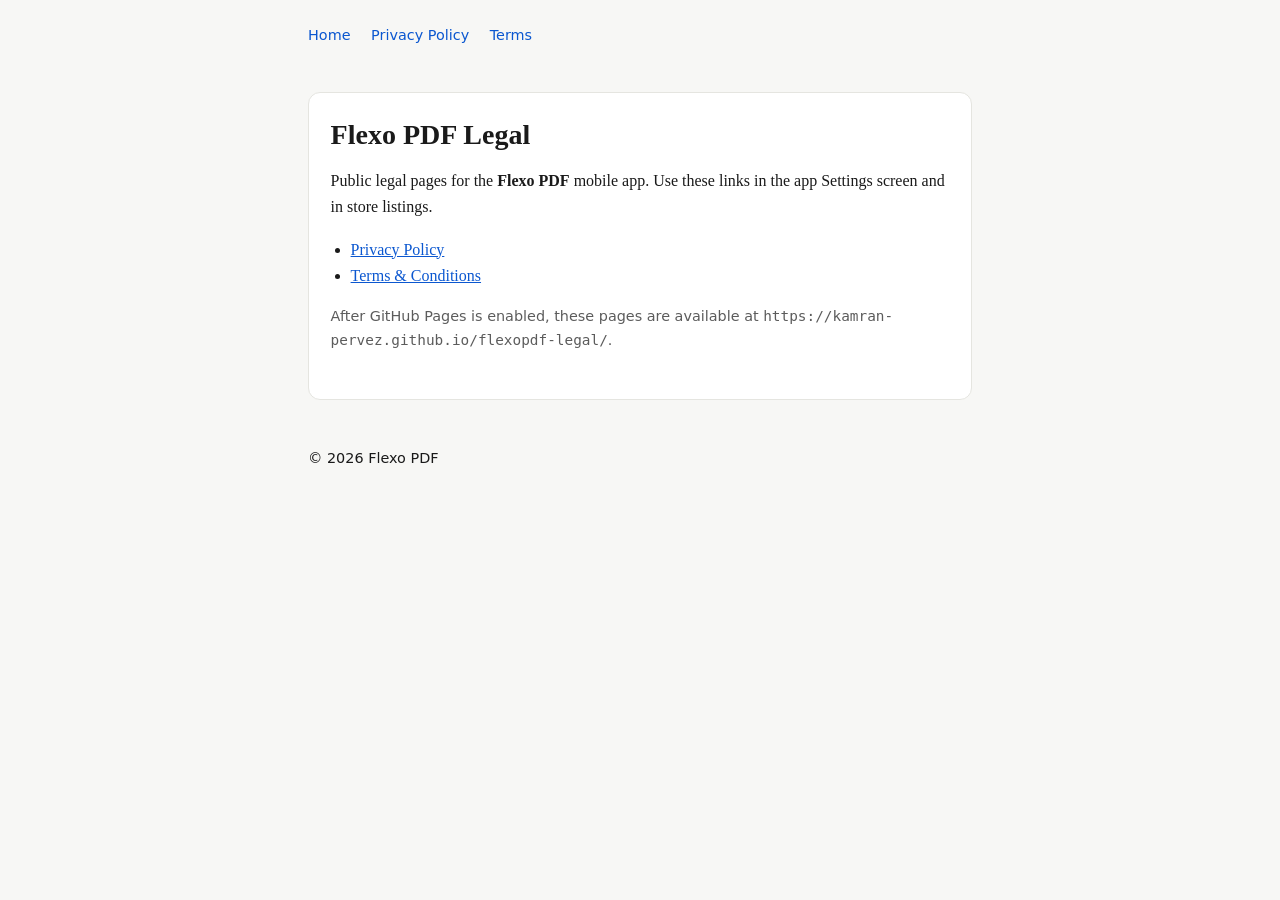
==== index.html @ fe5efee1 "Add Privacy Policy and Terms pages for Flexo PDF." ====
<!DOCTYPE html>
<html lang="en">
  <head>
    <meta charset="utf-8" />
    <meta name="viewport" content="width=device-width, initial-scale=1" />
    <title>Flexo PDF — Legal</title>
    <meta
      name="description"
      content="Privacy Policy and Terms for the Flexo PDF app."
    />
    <link rel="stylesheet" href="styles.css" />
  </head>
  <body>
    <header>
      <nav>
        <a href="index.html">Home</a>
        <a href="privacy.html">Privacy Policy</a>
        <a href="terms.html">Terms</a>
      </nav>
    </header>
    <main>
      <article class="card">
        <h1>Flexo PDF Legal</h1>
        <p>
          Public legal pages for the <strong>Flexo PDF</strong> mobile app.
          Use these links in the app Settings screen and in store listings.
        </p>
        <ul>
          <li>
            <a href="privacy.html">Privacy Policy</a>
          </li>
          <li>
            <a href="terms.html">Terms &amp; Conditions</a>
          </li>
        </ul>
        <p class="muted">
          After GitHub Pages is enabled, these pages are available at
          <code>https://kamran-pervez.github.io/flexopdf-legal/</code>.
        </p>
      </article>
    </main>
    <footer>
      <p>© 2026 Flexo PDF</p>
    </footer>
  </body>
</html>
---- styles.css ----
:root {
  color-scheme: light dark;
  --bg: #f7f7f5;
  --card: #ffffff;
  --text: #1a1a1a;
  --muted: #5c5c5c;
  --border: #e5e5e0;
  --link: #0b57d0;
  --max: 44rem;
}

@media (prefers-color-scheme: dark) {
  :root {
    --bg: #121212;
    --card: #1c1c1c;
    --text: #f2f2f2;
    --muted: #b0b0b0;
    --border: #2e2e2e;
    --link: #8ab4f8;
  }
}

* {
  box-sizing: border-box;
}

body {
  margin: 0;
  font-family: Georgia, "Times New Roman", serif;
  background: var(--bg);
  color: var(--text);
  line-height: 1.65;
}

header,
main,
footer {
  max-width: var(--max);
  margin: 0 auto;
  padding: 1.5rem 1.25rem;
}

header {
  padding-bottom: 0;
}

nav {
  font-family: system-ui, -apple-system, Segoe UI, Roboto, sans-serif;
  font-size: 0.9rem;
  margin-bottom: 1.25rem;
}

nav a {
  color: var(--link);
  text-decoration: none;
  margin-right: 1rem;
}

nav a:hover {
  text-decoration: underline;
}

.card {
  background: var(--card);
  border: 1px solid var(--border);
  border-radius: 12px;
  padding: 1.5rem 1.35rem 2rem;
}

h1 {
  font-size: 1.75rem;
  line-height: 1.25;
  margin: 0 0 0.35rem;
}

h2 {
  font-size: 1.15rem;
  margin: 1.75rem 0 0.5rem;
}

p,
li {
  color: var(--text);
}

.muted,
footer {
  color: var(--muted);
  font-family: system-ui, -apple-system, Segoe UI, Roboto, sans-serif;
  font-size: 0.9rem;
}

ul {
  padding-left: 1.25rem;
}

a {
  color: var(--link);
}

footer {
  padding-top: 0.5rem;
  padding-bottom: 2.5rem;
}
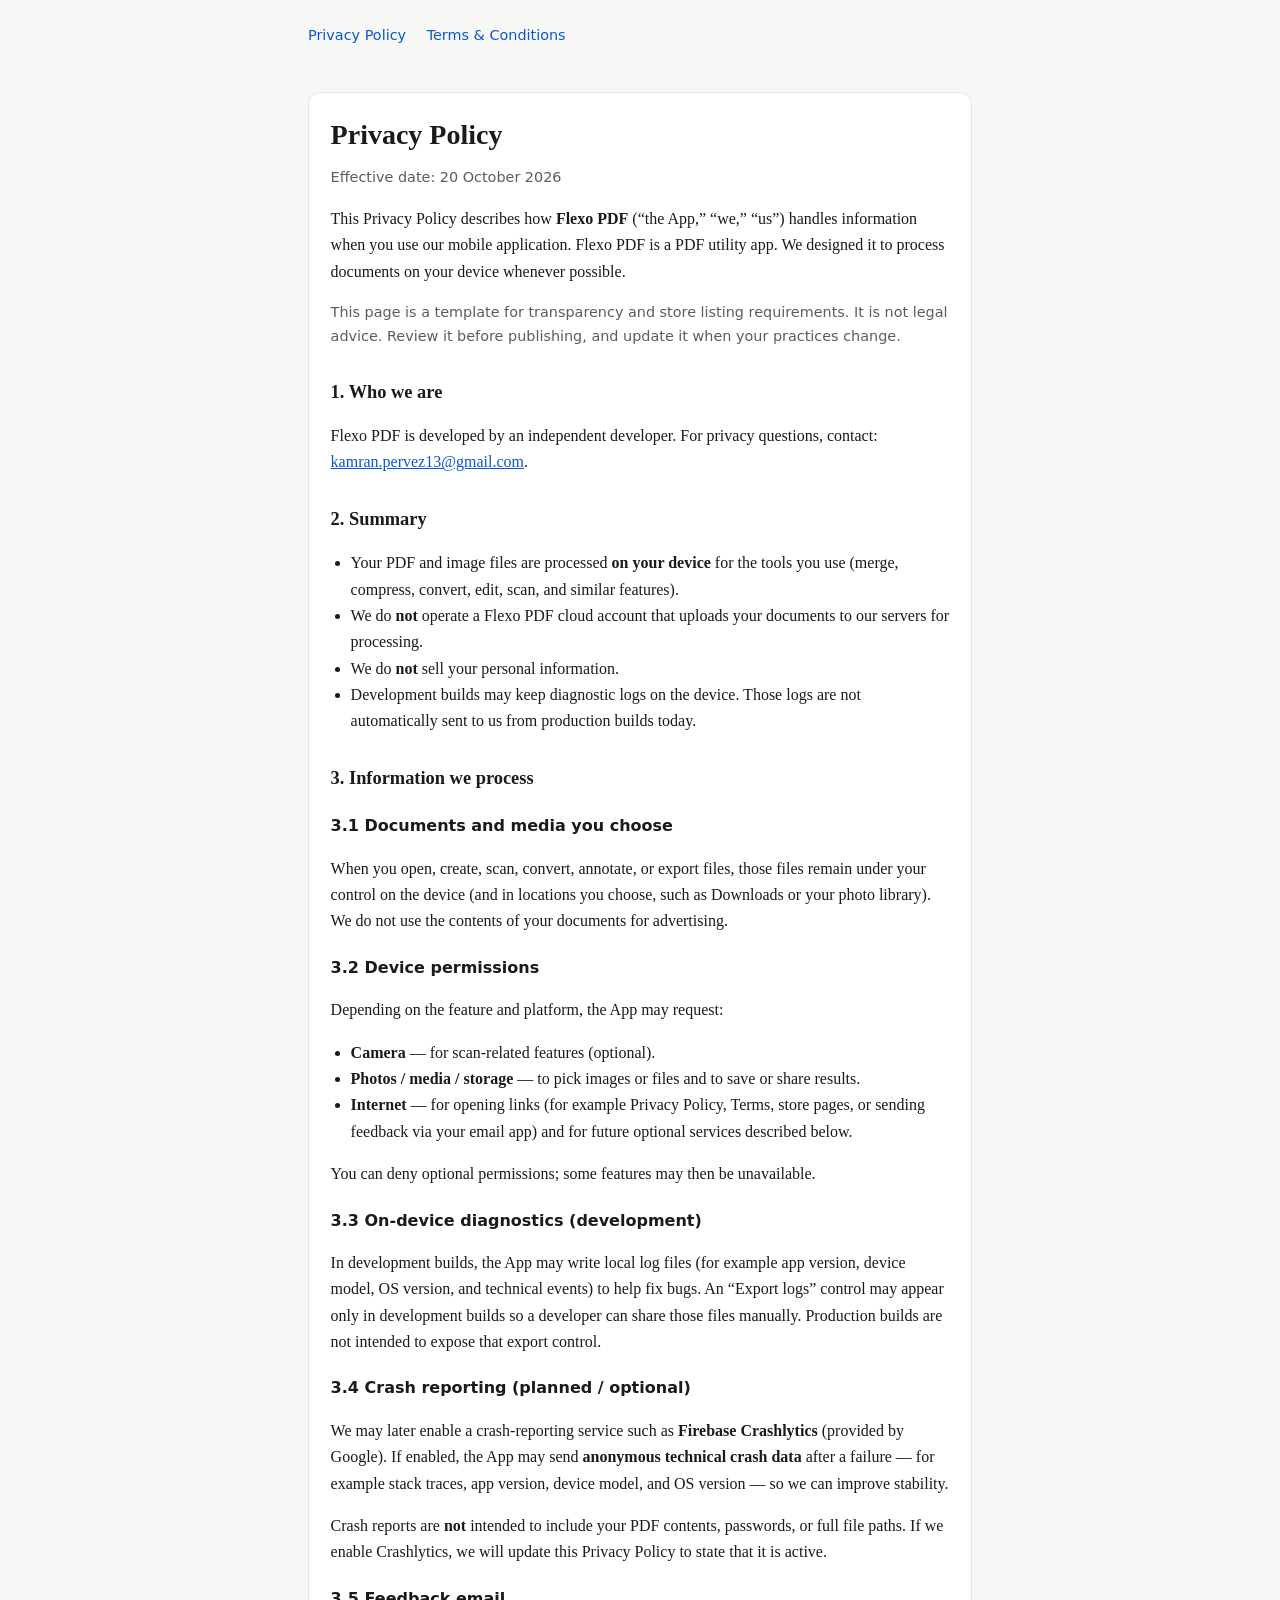
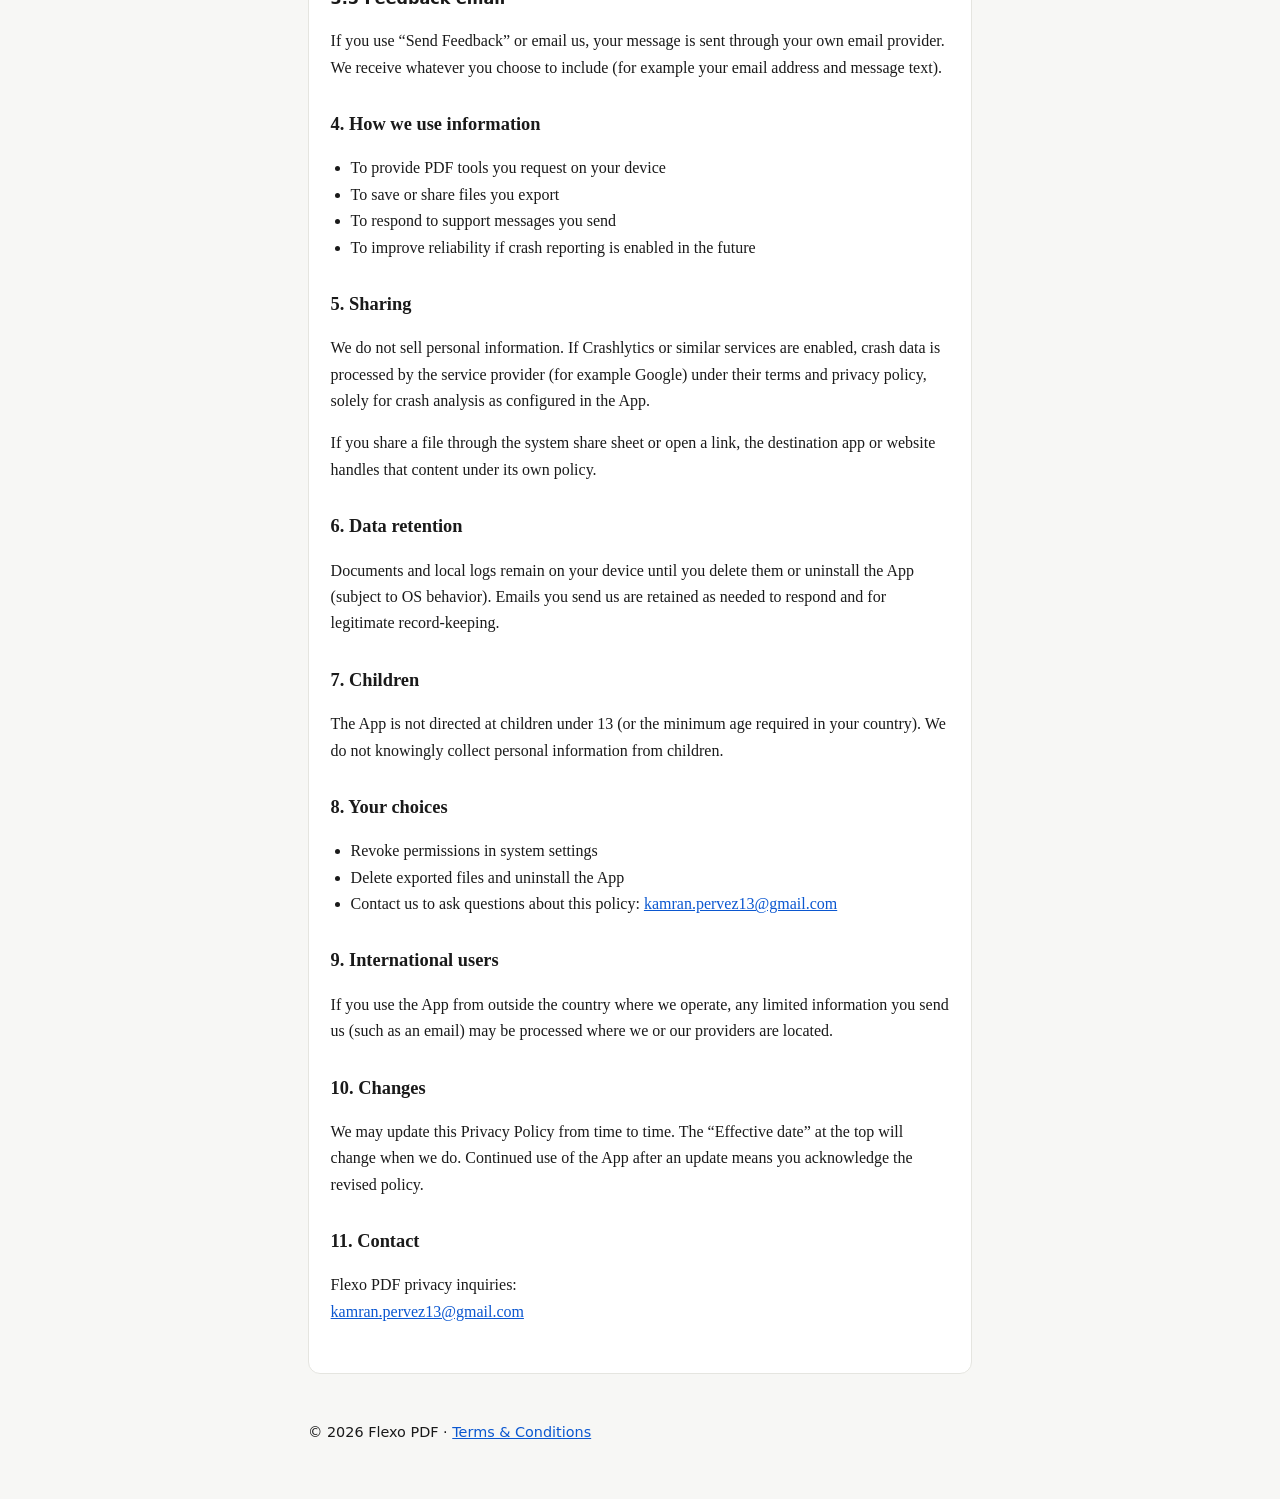
==== commit b5736e0c: "initial setup" ====
--- a/index.html
+++ b/index.html
@@ -3,44 +3,16 @@
   <head>
     <meta charset="utf-8" />
     <meta name="viewport" content="width=device-width, initial-scale=1" />
-    <title>Flexo PDF — Legal</title>
-    <meta
-      name="description"
-      content="Privacy Policy and Terms for the Flexo PDF app."
-    />
-    <link rel="stylesheet" href="styles.css" />
+    <title>Flexo PDF — Privacy Policy</title>
+    <meta http-equiv="refresh" content="0; url=privacy.html" />
+    <link rel="canonical" href="privacy.html" />
+    <script>
+      location.replace("privacy.html");
+    </script>
   </head>
   <body>
-    <header>
-      <nav>
-        <a href="index.html">Home</a>
-        <a href="privacy.html">Privacy Policy</a>
-        <a href="terms.html">Terms</a>
-      </nav>
-    </header>
-    <main>
-      <article class="card">
-        <h1>Flexo PDF Legal</h1>
-        <p>
-          Public legal pages for the <strong>Flexo PDF</strong> mobile app.
-          Use these links in the app Settings screen and in store listings.
-        </p>
-        <ul>
-          <li>
-            <a href="privacy.html">Privacy Policy</a>
-          </li>
-          <li>
-            <a href="terms.html">Terms &amp; Conditions</a>
-          </li>
-        </ul>
-        <p class="muted">
-          After GitHub Pages is enabled, these pages are available at
-          <code>https://kamran-pervez.github.io/flexopdf-legal/</code>.
-        </p>
-      </article>
-    </main>
-    <footer>
-      <p>© 2026 Flexo PDF</p>
-    </footer>
+    <p>
+      <a href="privacy.html">Continue to the Privacy Policy</a>
+    </p>
   </body>
 </html>
